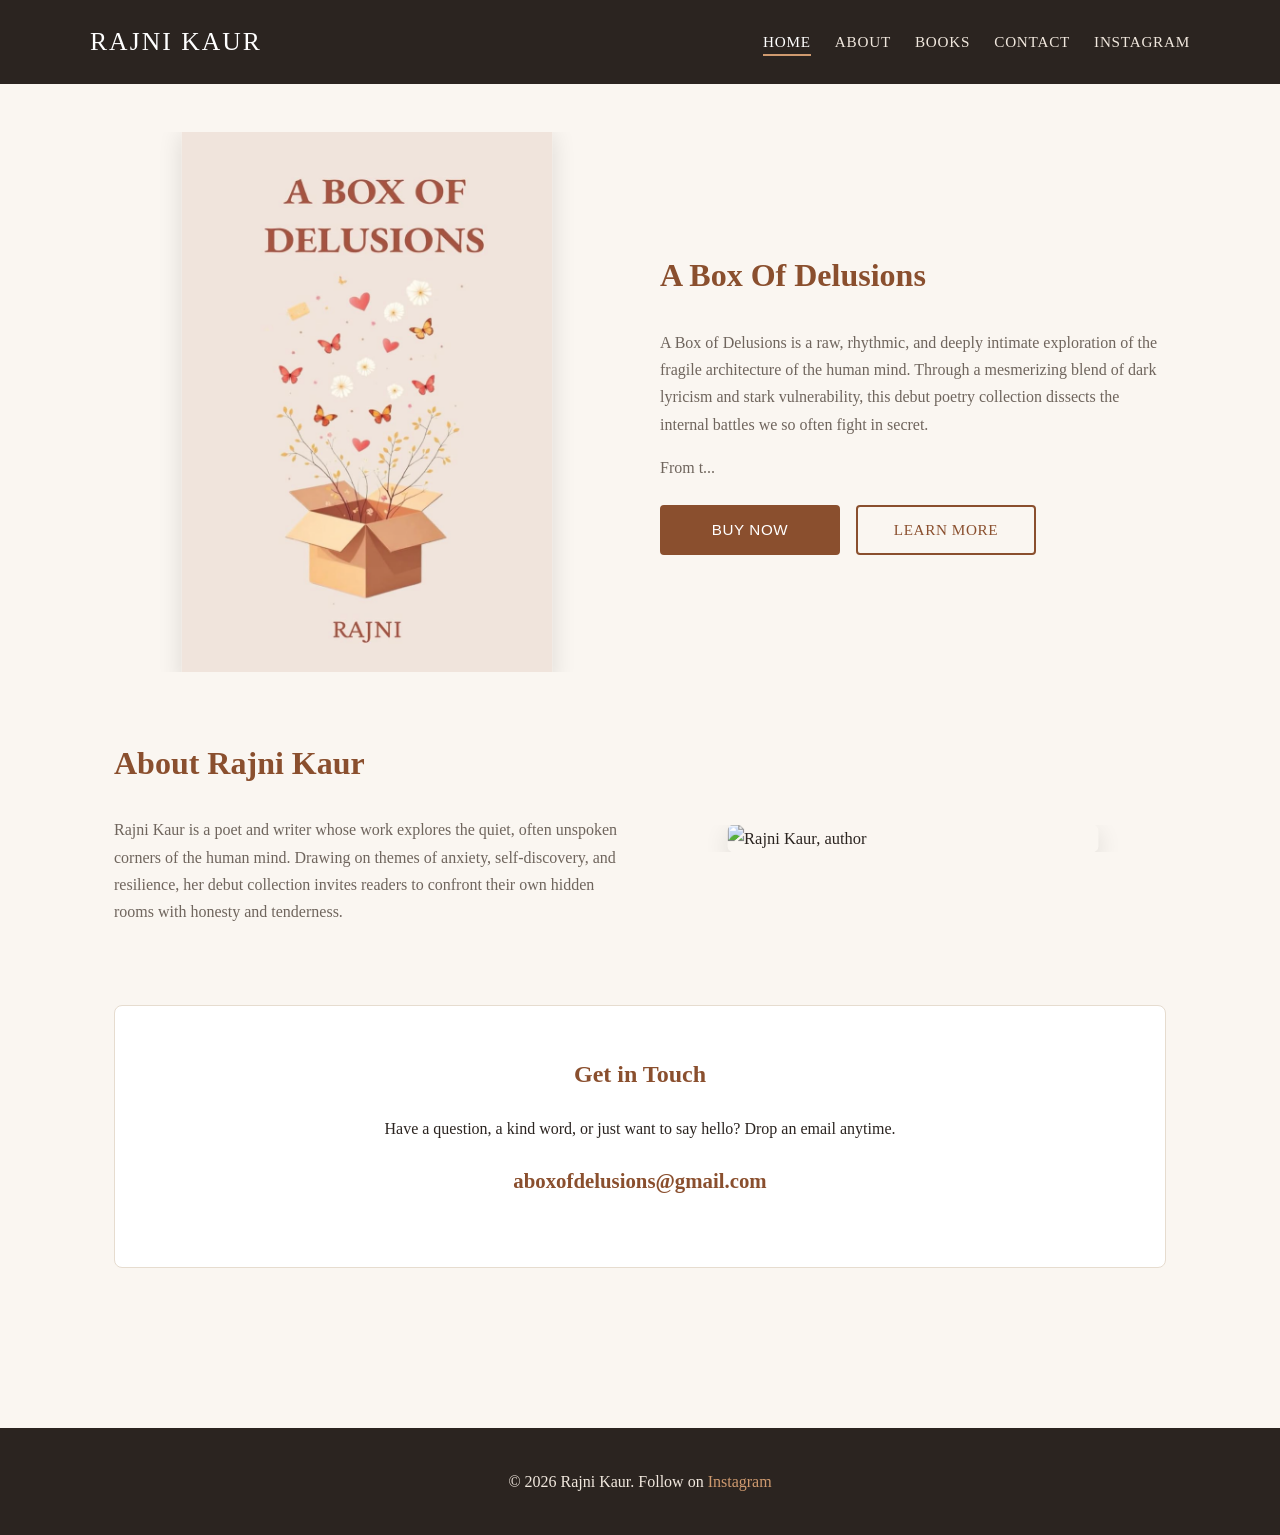
==== index.html @ 0e8988a0 "Author Website" ====
<!DOCTYPE html>
<html lang="en">
<head>
<meta charset="UTF-8">
<meta name="viewport" content="width=device-width, initial-scale=1.0">
<title>Rajni Kaur | Author</title>
<link rel="stylesheet" href="css/style.css">
</head>
<body>
<header class="site-header">
  <div class="header-inner">
    <p class="site-title"><a href="index.html">Rajni Kaur</a></p>
    <nav class="site-nav">
      <ul>
        <li><a href="index.html" class="active">Home</a></li>
        <li><a href="about.html">About</a></li>
        <li><a href="books.html">Books</a></li>
        <li><a href="contact.html">Contact</a></li>
        <li><a href="https://www.instagram.com/aboxofdelusions" target="_blank" rel="noopener">Instagram</a></li>
      </ul>
    </nav>
  </div>
</header>

<main>
  <section class="split">
    <div class="split-media">
      <img src="images/book-cover.png" alt="A Box Of Delusions book cover">
    </div>
    <div class="split-text">
      <h1>A Box Of Delusions</h1>
      <p>A Box of Delusions is a raw, rhythmic, and deeply intimate exploration of the fragile architecture of the human mind. Through a mesmerizing blend of dark lyricism and stark vulnerability, this debut poetry collection dissects the internal battles we so often fight in secret.</p>
      <p>From t...</p>
      <div class="book-buttons">
        <div class="dropdown">
          <button class="btn dropdown-toggle">Buy Now</button>
          <div class="dropdown-menu">
            <a href="https://www.amazon.com/dp/191936370X" target="_blank" rel="noopener">Amazon</a>
            <a href="https://www.barnesandnoble.com/w/a-box-of-delusions-ranjeet-kaur/1150288927?ean=9781919363707" target="_blank" rel="noopener">Barnes &amp; Noble</a>
            <a href="https://bookshop.org/p/books/a-box-of-delusions-ranjeet-kaur/ed507fb0f3ff44ab?ean=9781919363707&next=t" target="_blank" rel="noopener">BookShop</a>
          </div>
        </div>
        <a class="btn secondary" href="books/a-box-of-delusions.html">Learn More</a>
      </div>
    </div>
  </section>

  <section class="split reverse">
    <div class="split-media">
      <img src="images/author.jpg" alt="Rajni Kaur, author">
    </div>
    <div class="split-text about-text">
      <h2>About Rajni Kaur</h2>
      <p>Rajni Kaur is a poet and writer whose work explores the quiet, often unspoken corners of the human mind. Drawing on themes of anxiety, self-discovery, and resilience, her debut collection invites readers to confront their own hidden rooms with honesty and tenderness.</p>
    </div>
  </section>

  <section class="contact-section">
    <h2>Get in Touch</h2>
    <p>Have a question, a kind word, or just want to say hello? Drop an email anytime.</p>
    <p class="contact-email"><a href="mailto:aboxofdelusions@gmail.com">aboxofdelusions@gmail.com</a></p>
  </section>
</main>

<footer class="site-footer">
  <p>&copy; 2026 Rajni Kaur. Follow on <a href="https://www.instagram.com/aboxofdelusions" target="_blank" rel="noopener">Instagram</a></p>
</footer>

<script src="js/script.js"></script>
</body>
</html>
---- css/style.css ----
:root {
  --bg: #faf6f1;
  --ink: #2b2420;
  --accent: #8a4f2e;
  --accent-light: #cf9a6f;
  --muted: #6f655d;
  --border: #e6dccf;
  --max-width: 1100px;
}

* { box-sizing: border-box; }

body {
  margin: 0;
  font-family: 'Georgia', 'Times New Roman', serif;
  background: var(--bg);
  color: var(--ink);
  line-height: 1.7;
}

a { color: var(--accent); text-decoration: none; }
a:hover { text-decoration: underline; }

header.site-header {
  background: var(--ink);
  color: #fff;
  padding: 1.25rem 1.5rem;
}

.header-inner {
  max-width: var(--max-width);
  margin: 0 auto;
  display: flex;
  justify-content: space-between;
  align-items: center;
  flex-wrap: wrap;
  gap: 1rem;
}

.site-title {
  font-size: 1.6rem;
  letter-spacing: 0.08em;
  margin: 0;
  text-transform: uppercase;
}

.site-title a {
  color: #fff;
}

nav.site-nav ul {
  list-style: none;
  display: flex;
  gap: 1.5rem;
  margin: 0;
  padding: 0;
  flex-wrap: wrap;
}

nav.site-nav a {
  color: #f1e8de;
  font-size: 0.95rem;
  letter-spacing: 0.05em;
  text-transform: uppercase;
  padding-bottom: 4px;
  border-bottom: 2px solid transparent;
}

nav.site-nav a:hover,
nav.site-nav a.active {
  color: #fff;
  border-bottom-color: var(--accent-light);
  text-decoration: none;
}

main {
  max-width: var(--max-width);
  margin: 0 auto;
  padding: 3rem 1.5rem;
}

section {
  margin-bottom: 4rem;
}

.split {
  display: flex;
  gap: 2.5rem;
  align-items: center;
  flex-wrap: wrap;
}

.split.reverse {
  flex-direction: row-reverse;
}

.split.align-top {
  align-items: flex-start;
}

.split-media,
.split-text {
  flex: 1 1 320px;
}

.split-media {
  overflow: hidden;
}

.split-media img {
  width: 100%;
  max-width: 360px;
  display: block;
  margin: 0 auto;
  transform: scale(1.03);
  border-radius: 6px;
  box-shadow: 0 8px 24px rgba(0,0,0,0.12);
}

.split-text h1,
.split-text h2 {
  margin-top: 0;
  font-size: 2rem;
  color: var(--accent);
}

.book-buttons {
  display: flex;
  gap: 1rem;
  margin-top: 1.5rem;
  flex-wrap: wrap;
}

.btn {
  box-sizing: border-box;
  width: 180px;
  height: 50px;
  text-align: center;
  display: flex;
  align-items: center;
  justify-content: center;
  padding: 0;
  border-radius: 4px;
  font-size: 0.95rem;
  letter-spacing: 0.04em;
  text-transform: uppercase;
  cursor: pointer;
  border: 2px solid var(--accent);
  background: var(--accent);
  color: #fff;
  transition: background 0.2s, color 0.2s;
}

.btn:hover {
  background: transparent;
  color: var(--accent);
  text-decoration: none;
}

.btn.secondary {
  background: transparent;
  color: var(--accent);
}

.btn.secondary:hover {
  background: var(--accent);
  color: #fff;
}

.dropdown {
  position: relative;
  display: inline-block;
}

.dropdown-menu {
  display: none;
  position: absolute;
  top: 100%;
  left: 0;
  margin-top: 0.5rem;
  background: #fff;
  border: 1px solid var(--border);
  border-radius: 4px;
  box-shadow: 0 6px 20px rgba(0,0,0,0.15);
  min-width: 200px;
  z-index: 10;
  overflow: hidden;
}

.dropdown.open .dropdown-menu {
  display: block;
}

.dropdown-menu a {
  display: block;
  padding: 0.75rem 1.25rem;
  color: var(--ink);
  font-size: 0.9rem;
  text-transform: none;
  letter-spacing: normal;
  border-bottom: 1px solid var(--border);
}

.dropdown-menu a:last-child {
  border-bottom: none;
}

.dropdown-menu a:hover {
  background: var(--bg);
  text-decoration: none;
}

.section-heading {
  text-align: center;
  font-size: 2rem;
  color: var(--accent);
  margin-bottom: 2rem;
}

.about-text p,
.split-text p {
  color: var(--muted);
}

.contact-section {
  text-align: center;
  background: #fff;
  border: 1px solid var(--border);
  border-radius: 8px;
  padding: 3rem 1.5rem;
}

.contact-section h2 {
  color: var(--accent);
  margin-top: 0;
}

.contact-email {
  font-size: 1.3rem;
  font-weight: bold;
}

.instagram-section {
  text-align: center;
  background: #fff;
  border: 1px solid var(--border);
  border-radius: 8px;
  padding: 3rem 1.5rem;
}

.instagram-section a.btn {
  margin-top: 1.5rem;
}

footer.site-footer {
  background: var(--ink);
  color: #f1e8de;
  text-align: center;
  padding: 1.5rem;
  margin-top: 3rem;
}

footer.site-footer a {
  color: var(--accent-light);
}

@media (max-width: 640px) {
  .split, .split.reverse {
    flex-direction: column;
  }
  .header-inner {
    flex-direction: column;
    text-align: center;
  }
}
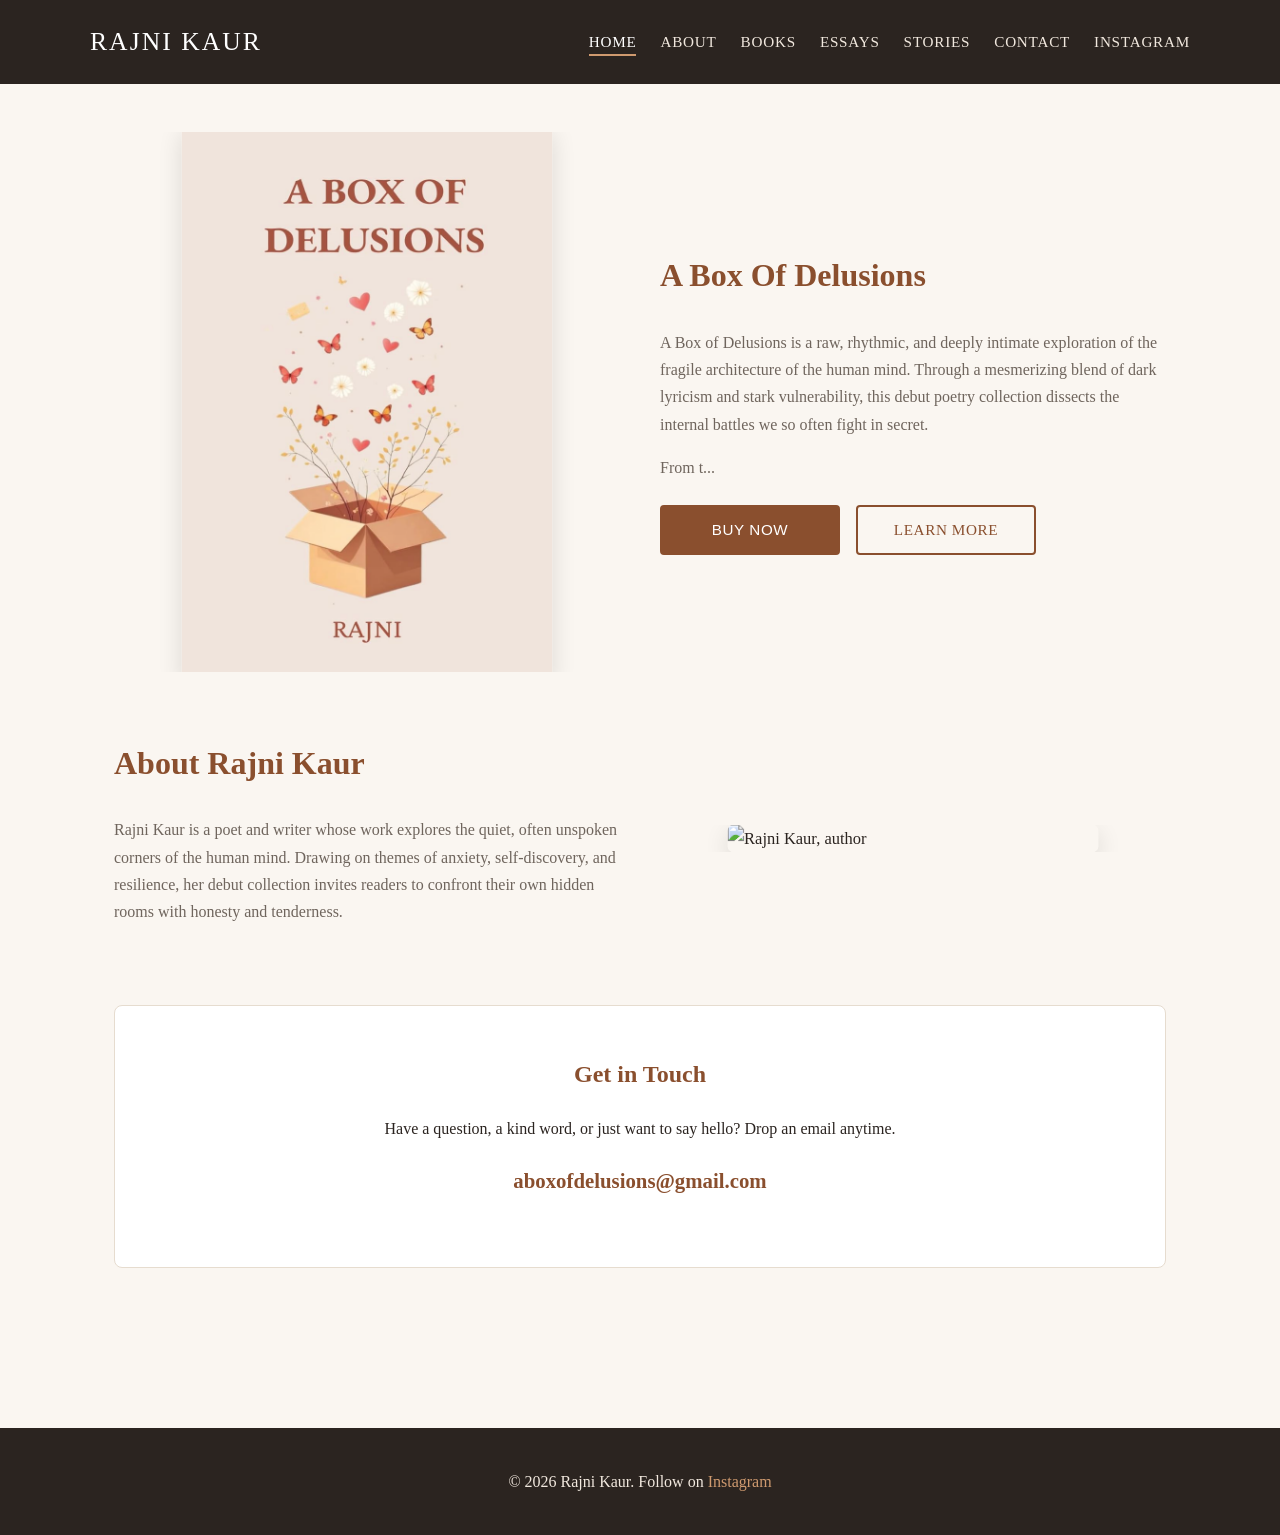
==== commit 76c6921e: "Add Essays and Stories tabs with nav order fix - Added essays.html and stories.html pages with Mediu" ====
--- a/index.html
+++ b/index.html
@@ -15,6 +15,8 @@
         <li><a href="index.html" class="active">Home</a></li>
         <li><a href="about.html">About</a></li>
         <li><a href="books.html">Books</a></li>
+        <li><a href="essays.html">Essays</a></li>
+        <li><a href="stories.html">Stories</a></li>
         <li><a href="contact.html">Contact</a></li>
         <li><a href="https://www.instagram.com/aboxofdelusions" target="_blank" rel="noopener">Instagram</a></li>
       </ul>
@@ -40,7 +42,7 @@
             <a href="https://bookshop.org/p/books/a-box-of-delusions-ranjeet-kaur/ed507fb0f3ff44ab?ean=9781919363707&next=t" target="_blank" rel="noopener">BookShop</a>
           </div>
         </div>
-        <a class="btn secondary" href="books/a-box-of-delusions.html">Learn More</a>
+        <a class="btn secondary" href="books.html">Learn More</a>
       </div>
     </div>
   </section>
--- a/css/style.css
+++ b/css/style.css
@@ -252,6 +252,43 @@
   margin-top: 1.5rem;
 }
 
+.writing-grid {
+  display: flex;
+  gap: 3rem;
+  flex-wrap: wrap;
+}
+
+.writing-col {
+  flex: 1 1 280px;
+}
+
+.writing-col-heading {
+  color: var(--accent);
+  margin-top: 0;
+  padding-bottom: 0.5rem;
+  border-bottom: 2px solid var(--border);
+}
+
+.essay-list {
+  list-style: none;
+  padding: 0;
+  max-width: 600px;
+  margin: 0 auto;
+}
+
+.essay-list li {
+  border-bottom: 1px solid var(--border);
+  padding: 1rem 0;
+}
+
+.essay-list li:last-child {
+  border-bottom: none;
+}
+
+.essay-list a {
+  font-size: 1.15rem;
+}
+
 footer.site-footer {
   background: var(--ink);
   color: #f1e8de;
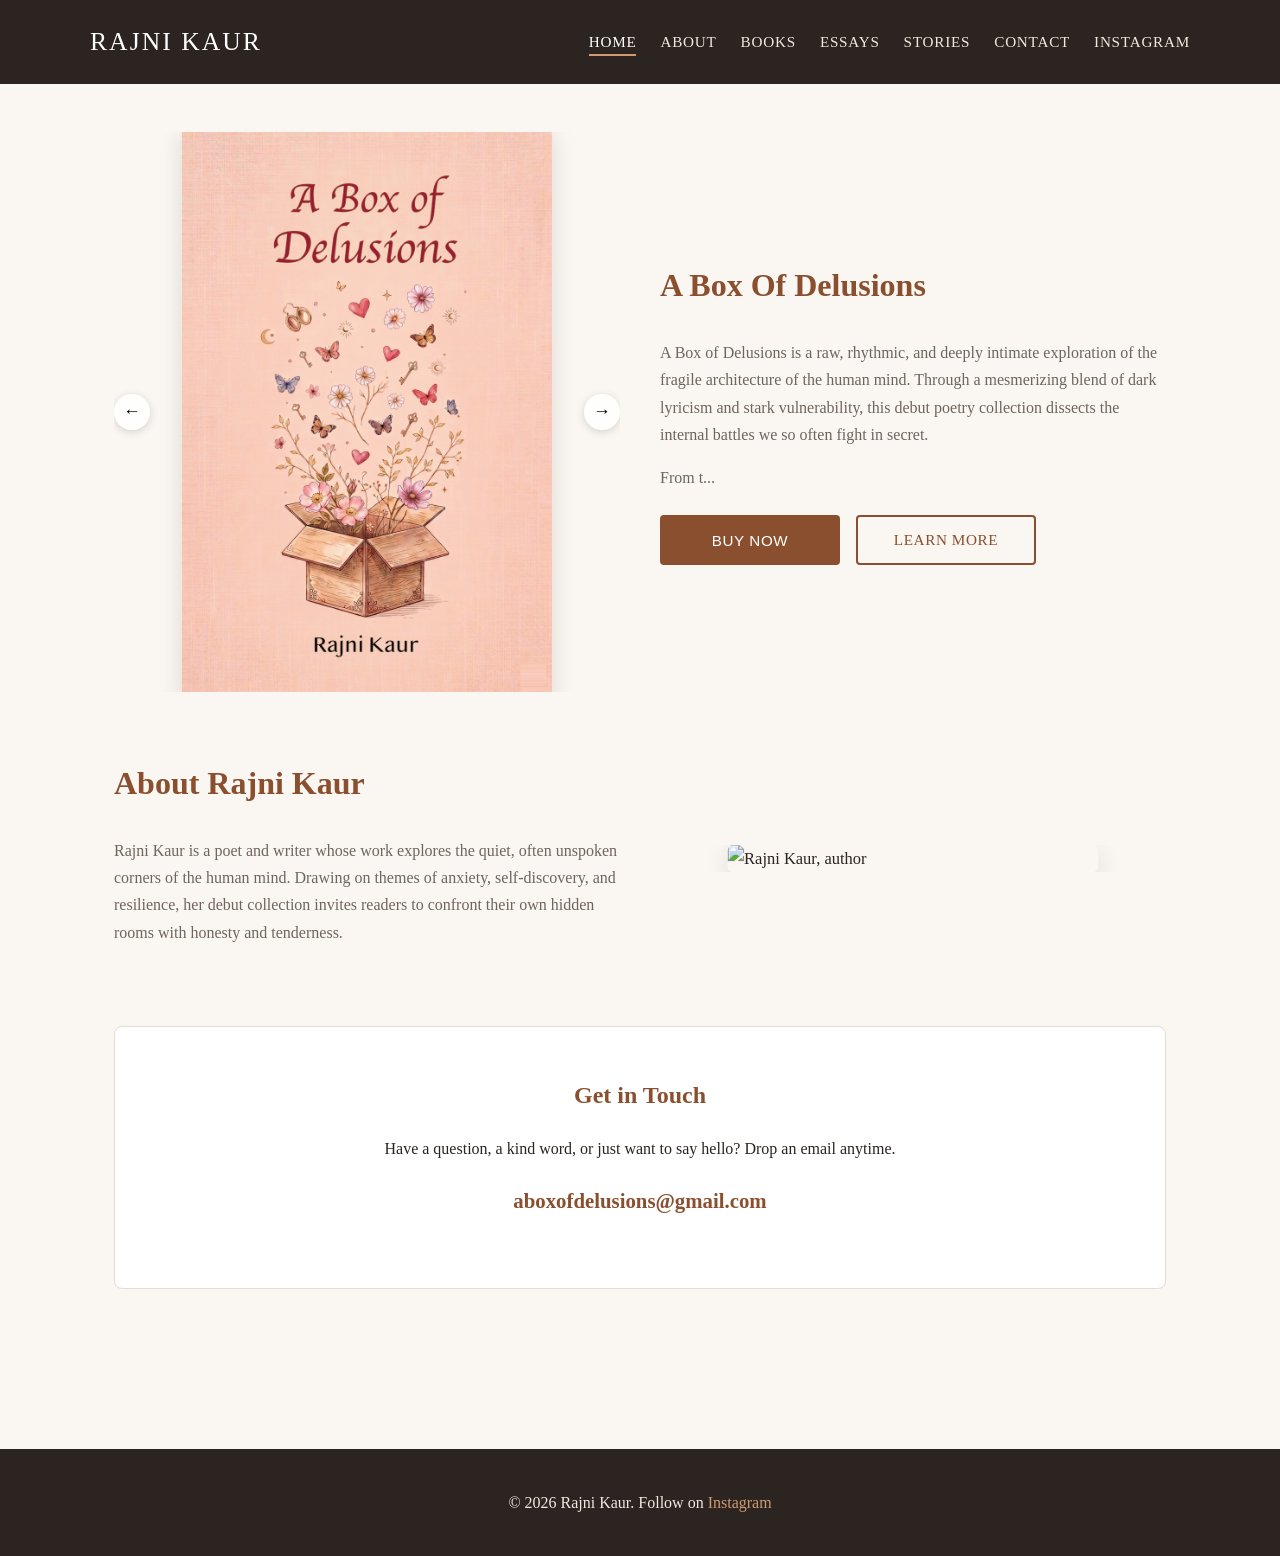
==== commit ac6161ce: "Replace book-cover with front/back carousel with left-right arrows Co-Authored-By: Claude Sonnet 4.6" ====
--- a/index.html
+++ b/index.html
@@ -27,7 +27,12 @@
 <main>
   <section class="split">
     <div class="split-media">
-      <img src="images/book-cover.png" alt="A Box Of Delusions book cover">
+      <div class="book-carousel">
+        <button class="carousel-arrow carousel-prev" aria-label="Previous">&#8592;</button>
+        <img src="images/book-front.png" alt="A Box Of Delusions front cover" class="carousel-img active">
+        <img src="images/book-back.png" alt="A Box Of Delusions back cover" class="carousel-img">
+        <button class="carousel-arrow carousel-next" aria-label="Next">&#8594;</button>
+      </div>
     </div>
     <div class="split-text">
       <h1>A Box Of Delusions</h1>
--- a/css/style.css
+++ b/css/style.css
@@ -116,6 +116,47 @@
   border-radius: 6px;
   box-shadow: 0 8px 24px rgba(0,0,0,0.12);
 }
+
+.book-carousel {
+  position: relative;
+  display: flex;
+  align-items: center;
+  justify-content: center;
+}
+
+.book-carousel .carousel-img {
+  display: none;
+}
+
+.book-carousel .carousel-img.active {
+  display: block;
+}
+
+.carousel-arrow {
+  position: absolute;
+  top: 50%;
+  transform: translateY(-50%);
+  background: rgba(255,255,255,0.85);
+  border: none;
+  border-radius: 50%;
+  width: 36px;
+  height: 36px;
+  font-size: 1.1rem;
+  cursor: pointer;
+  z-index: 2;
+  box-shadow: 0 2px 8px rgba(0,0,0,0.15);
+  display: flex;
+  align-items: center;
+  justify-content: center;
+  transition: background 0.2s;
+}
+
+.carousel-arrow:hover {
+  background: rgba(255,255,255,1);
+}
+
+.carousel-prev { left: 0; }
+.carousel-next { right: 0; }
 
 .split-text h1,
 .split-text h2 {
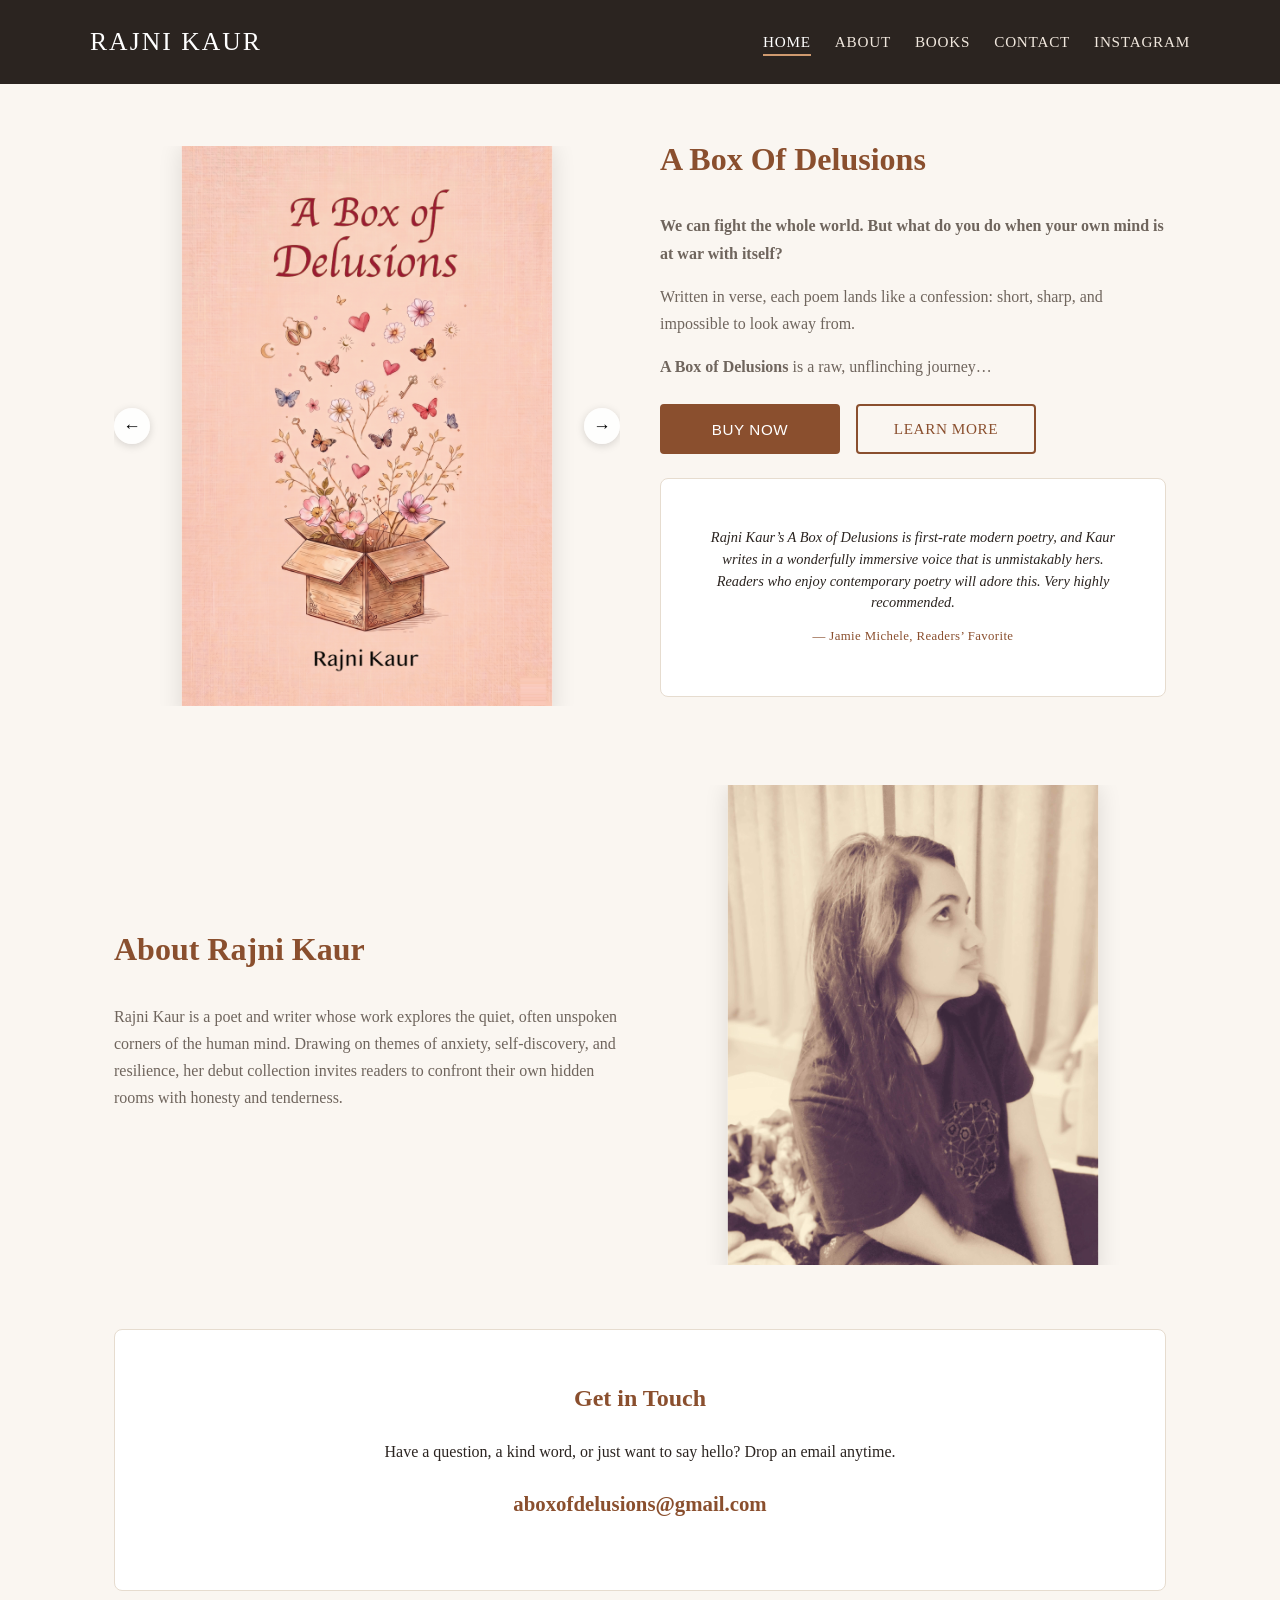
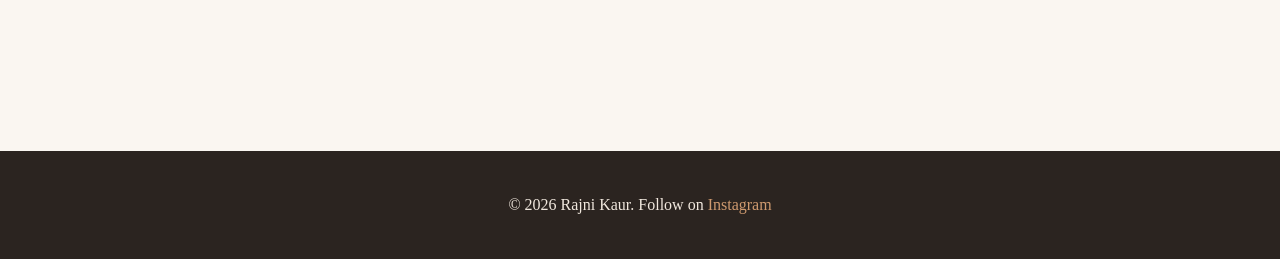
==== commit 87cd06d2: "Update book description, add review banner, remove Essays/Stories nav - Remove Essays and Stories li" ====
--- a/index.html
+++ b/index.html
@@ -15,8 +15,6 @@
         <li><a href="index.html" class="active">Home</a></li>
         <li><a href="about.html">About</a></li>
         <li><a href="books.html">Books</a></li>
-        <li><a href="essays.html">Essays</a></li>
-        <li><a href="stories.html">Stories</a></li>
         <li><a href="contact.html">Contact</a></li>
         <li><a href="https://www.instagram.com/aboxofdelusions" target="_blank" rel="noopener">Instagram</a></li>
       </ul>
@@ -36,8 +34,9 @@
     </div>
     <div class="split-text">
       <h1>A Box Of Delusions</h1>
-      <p>A Box of Delusions is a raw, rhythmic, and deeply intimate exploration of the fragile architecture of the human mind. Through a mesmerizing blend of dark lyricism and stark vulnerability, this debut poetry collection dissects the internal battles we so often fight in secret.</p>
-      <p>From t...</p>
+      <p><strong>We can fight the whole world. But what do you do when your own mind is at war with itself?</strong></p>
+      <p>Written in verse, each poem lands like a confession: short, sharp, and impossible to look away from.</p>
+      <p><strong>A Box of Delusions</strong> is a raw, unflinching journey&hellip;</p>
       <div class="book-buttons">
         <div class="dropdown">
           <button class="btn dropdown-toggle">Buy Now</button>
@@ -48,6 +47,12 @@
           </div>
         </div>
         <a class="btn secondary" href="books.html">Learn More</a>
+      </div>
+      <div class="review-section review-banner">
+        <blockquote class="review-quote">
+          <p>Rajni Kaur&rsquo;s A Box of Delusions is first-rate modern poetry, and Kaur writes in a wonderfully immersive voice that is unmistakably hers. Readers who enjoy contemporary poetry will adore this. Very highly recommended.</p>
+          <cite>&mdash; Jamie Michele, Readers&rsquo; Favorite</cite>
+        </blockquote>
       </div>
     </div>
   </section>
--- a/css/style.css
+++ b/css/style.css
@@ -293,6 +293,91 @@
   margin-top: 1.5rem;
 }
 
+.review-banner {
+  margin: 1.5rem 0;
+  padding: 0.75rem 1rem;
+  text-align: left;
+}
+
+.review-banner .review-quote {
+  margin: 0;
+  padding-top: 0;
+}
+
+.review-banner .review-quote::before {
+  content: none;
+}
+
+.review-banner .review-quote p {
+  font-size: 0.9rem;
+  line-height: 1.5;
+  margin-bottom: 0.75rem;
+}
+
+.review-banner .review-quote cite {
+  font-size: 0.8rem;
+}
+
+.review-section {
+  background: #fff;
+  border: 1px solid var(--border);
+  border-radius: 8px;
+  padding: 3rem 2.5rem;
+  text-align: center;
+}
+
+.review-stars {
+  display: block;
+  max-width: 80px;
+  margin: 0 auto 1.25rem;
+}
+
+.review-section .section-heading {
+  margin-bottom: 1.5rem;
+}
+
+.review-quote {
+  position: relative;
+  max-width: 640px;
+  margin: 0 auto 1.75rem;
+  padding-top: 1.5rem;
+  border: none;
+}
+
+.review-quote::before {
+  content: "\201C";
+  position: absolute;
+  top: -1.5rem;
+  left: 50%;
+  transform: translateX(-50%);
+  font-family: Georgia, serif;
+  font-size: 5rem;
+  line-height: 1;
+  color: var(--accent-light);
+}
+
+.review-quote p {
+  color: var(--ink);
+  font-size: 1.2rem;
+  font-style: italic;
+  line-height: 1.75;
+  margin: 0 0 1.25rem;
+}
+
+.review-quote cite {
+  display: block;
+  color: var(--accent);
+  font-style: normal;
+  font-size: 0.9rem;
+  letter-spacing: 0.03em;
+}
+
+.btn-sm {
+  width: 160px;
+  height: 40px;
+  font-size: 0.82rem;
+}
+
 .writing-grid {
   display: flex;
   gap: 3rem;
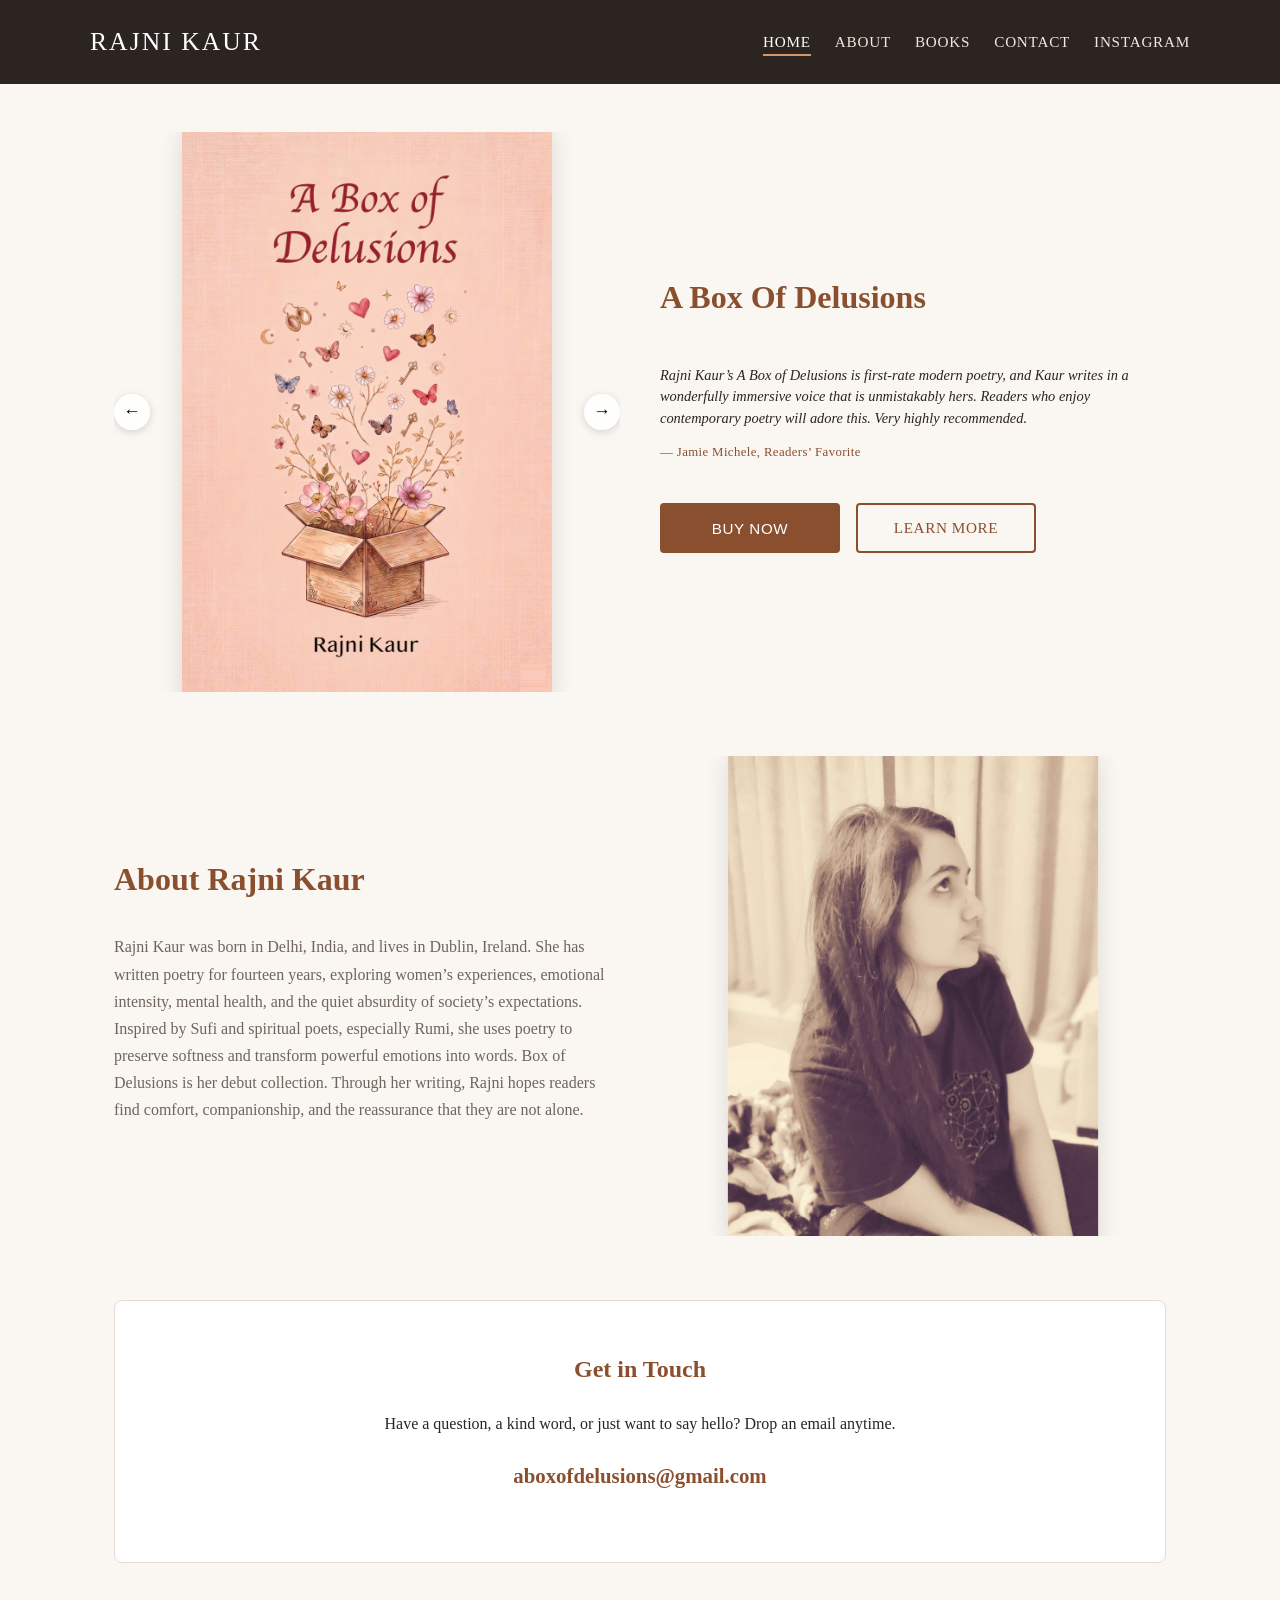
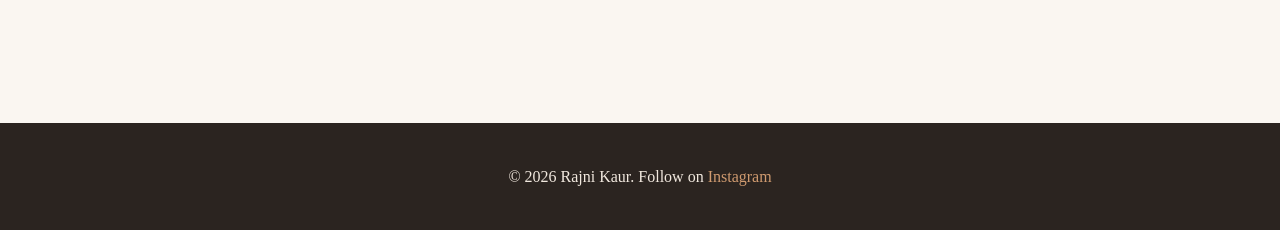
==== commit 40053b34: "Update author bio, rework home page hero, link review to source - Replace home and about page bios w" ====
--- a/index.html
+++ b/index.html
@@ -34,9 +34,12 @@
     </div>
     <div class="split-text">
       <h1>A Box Of Delusions</h1>
-      <p><strong>We can fight the whole world. But what do you do when your own mind is at war with itself?</strong></p>
-      <p>Written in verse, each poem lands like a confession: short, sharp, and impossible to look away from.</p>
-      <p><strong>A Box of Delusions</strong> is a raw, unflinching journey&hellip;</p>
+      <div class="review-section review-banner">
+        <blockquote class="review-quote">
+          <p><a href="https://readersfavorite.com/book-review/a-box-of-delusions" target="_blank" rel="noopener">Rajni Kaur&rsquo;s A Box of Delusions is first-rate modern poetry, and Kaur writes in a wonderfully immersive voice that is unmistakably hers. Readers who enjoy contemporary poetry will adore this. Very highly recommended.</a></p>
+          <cite>&mdash; <a href="https://readersfavorite.com/book-review/a-box-of-delusions" target="_blank" rel="noopener">Jamie Michele, Readers&rsquo; Favorite</a></cite>
+        </blockquote>
+      </div>
       <div class="book-buttons">
         <div class="dropdown">
           <button class="btn dropdown-toggle">Buy Now</button>
@@ -48,12 +51,6 @@
         </div>
         <a class="btn secondary" href="books.html">Learn More</a>
       </div>
-      <div class="review-section review-banner">
-        <blockquote class="review-quote">
-          <p>Rajni Kaur&rsquo;s A Box of Delusions is first-rate modern poetry, and Kaur writes in a wonderfully immersive voice that is unmistakably hers. Readers who enjoy contemporary poetry will adore this. Very highly recommended.</p>
-          <cite>&mdash; Jamie Michele, Readers&rsquo; Favorite</cite>
-        </blockquote>
-      </div>
     </div>
   </section>
 
@@ -63,7 +60,7 @@
     </div>
     <div class="split-text about-text">
       <h2>About Rajni Kaur</h2>
-      <p>Rajni Kaur is a poet and writer whose work explores the quiet, often unspoken corners of the human mind. Drawing on themes of anxiety, self-discovery, and resilience, her debut collection invites readers to confront their own hidden rooms with honesty and tenderness.</p>
+      <p>Rajni Kaur was born in Delhi, India, and lives in Dublin, Ireland. She has written poetry for fourteen years, exploring women&rsquo;s experiences, emotional intensity, mental health, and the quiet absurdity of society&rsquo;s expectations. Inspired by Sufi and spiritual poets, especially Rumi, she uses poetry to preserve softness and transform powerful emotions into words. Box of Delusions is her debut collection. Through her writing, Rajni hopes readers find comfort, companionship, and the reassurance that they are not alone.</p>
     </div>
   </section>
 
--- a/css/style.css
+++ b/css/style.css
@@ -168,7 +168,7 @@
 .book-buttons {
   display: flex;
   gap: 1rem;
-  margin-top: 1.5rem;
+  margin-top: 2.5rem;
   flex-wrap: wrap;
 }
 
@@ -293,10 +293,13 @@
   margin-top: 1.5rem;
 }
 
-.review-banner {
-  margin: 1.5rem 0;
-  padding: 0.75rem 1rem;
+.review-section.review-banner {
+  margin: 2.5rem 0;
+  padding: 0;
   text-align: left;
+  background: none;
+  border: none;
+  border-radius: 0;
 }
 
 .review-banner .review-quote {
@@ -364,6 +367,15 @@
   margin: 0 0 1.25rem;
 }
 
+.review-quote p a {
+  color: inherit;
+  text-decoration: none;
+}
+
+.review-quote p a:hover {
+  text-decoration: underline;
+}
+
 .review-quote cite {
   display: block;
   color: var(--accent);
